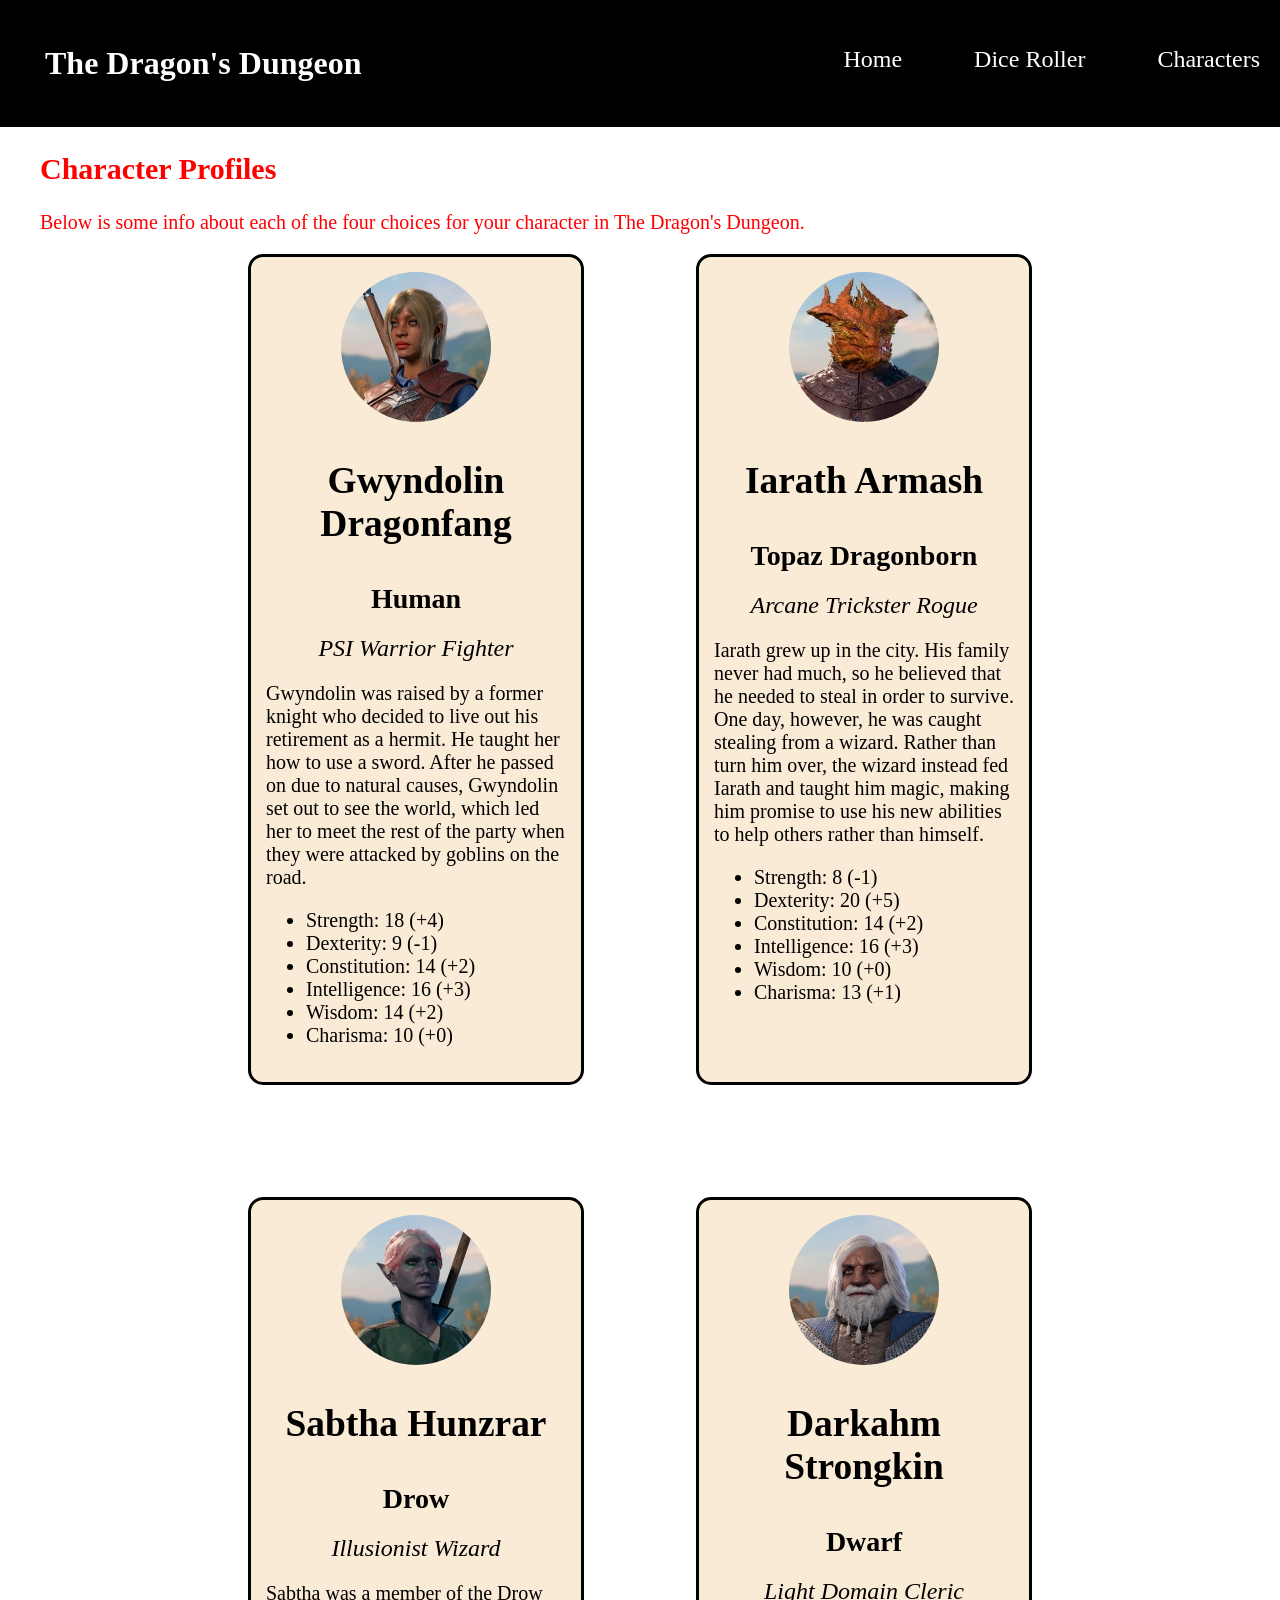
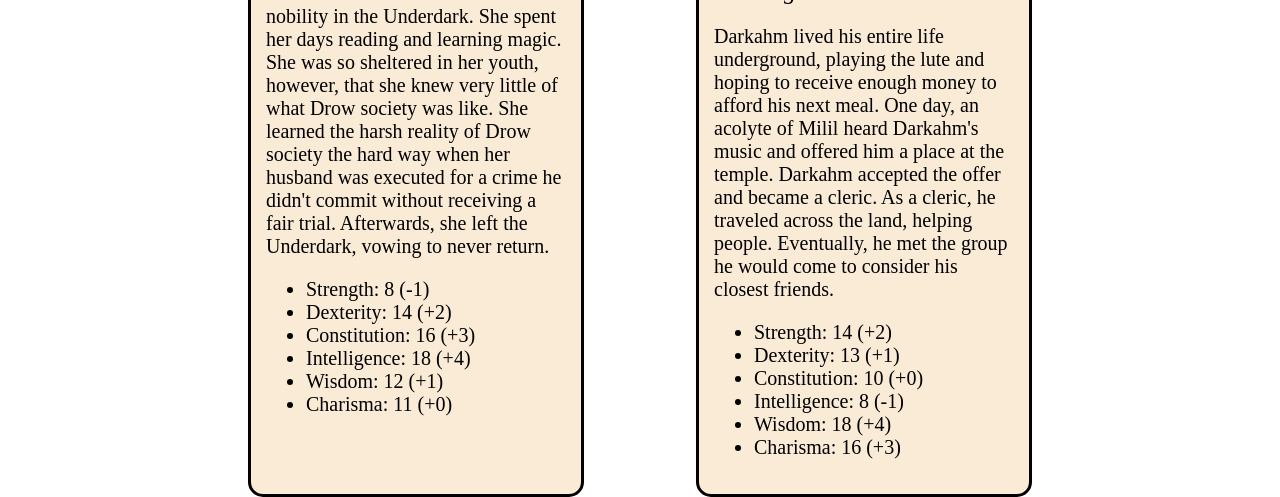
==== characters.html @ c8b69546 "turning this site into companion site for Version Control Essentials final project" ====
<!DOCTYPE html>
<html lang="en">
<head>
    <meta charset="UTF-8">
    <meta name="viewport" content="width=device-width, initial-scale=1.0">
    <title>The Dragon's Dungeon - Character Profiles</title>
    <link rel="stylesheet" href="css/styles.css">
</head>
<body>
    <header>
        <h1>The Dragon's Dungeon</h1>
        <nav>
            <ul>
                <li><a href="index.html">Home</a></li>
                <li><a href="dice.html">Dice Roller</a></li>
                <li><a href="characters.html">Characters</a></li>
            </ul>
        </nav>
    </header>
    <main>
        <h2>Character Profiles</h2>
        <p>Below is some info about each of the four choices for your character in The Dragon's Dungeon.</p>
        <div id="flex-container">
            <section class="card">
                <div class="card-photo"><img src="img/gwyndolin-dragonfang.jpg" alt="Gwyndolin Dragonfang" width="150" height="150"></div>
                <div class="name"><h3>Gwyndolin Dragonfang</h3></div>
                <div class="species">Human</div>
                <div class="class">PSI Warrior Fighter</div>
                <div class="bio">Gwyndolin was raised by a former knight who decided to live out his retirement as a hermit. He taught her how to use a sword. After he passed on due to natural causes, Gwyndolin set out to see the world, which led her to meet the rest of the party when they were attacked by goblins on the road.</div>
                <div class="stats">
                    <ul>
                        <li>Strength: 18 (+4)</li>
                        <li>Dexterity: 9 (-1)</li>
                        <li>Constitution: 14 (+2)</li>
                        <li>Intelligence: 16 (+3)</li>
                        <li>Wisdom: 14 (+2)</li>
                        <li>Charisma: 10 (+0)</li>
                    </ul>
                </div>
            </section>
            <section class="card">
                <div class="card-photo"><img src="img/iarath-armash.jpg" alt="Iarath Armash" width="150" height="150"></div>
                <div class="name"><h3>Iarath Armash</h3></div>
                <div class="species">Topaz Dragonborn</div>
                <div class="class">Arcane Trickster Rogue</div>
                <div class="bio">Iarath grew up in the city. His family never had much, so he believed that he needed to steal in order to survive. One day, however, he was caught stealing from a wizard. Rather than turn him over, the wizard instead fed Iarath and taught him magic, making him promise to use his new abilities to help others rather than himself.</div>
                <div class="stats">
                    <ul>
                        <li>Strength: 8 (-1)</li>
                        <li>Dexterity: 20 (+5)</li>
                        <li>Constitution: 14 (+2)</li>
                        <li>Intelligence: 16 (+3)</li>
                        <li>Wisdom: 10 (+0)</li>
                        <li>Charisma: 13 (+1)</li>
                    </ul>
                </div>
            </section>
            <section class="card">
                <div class="card-photo"><img src="img/sabtha-hunzrar.jpg" alt="Sabtha Hunzrar" width="150" height="150"></div>
                <div class="name"><h3>Sabtha Hunzrar</h3></div>
                <div class="species">Drow</div>
                <div class="class">Illusionist Wizard</div>
                <div class="bio">Sabtha was a member of the Drow nobility in the Underdark. She spent her days reading and learning magic. She was so sheltered in her youth, however, that she knew very little of what Drow society was like. She learned the harsh reality of Drow society the hard way when her husband was executed for a crime he didn't commit without receiving a fair trial. Afterwards, she left the Underdark, vowing to never return.</div>
                <div class="stats">
                    <ul>
                        <li>Strength: 8 (-1)</li>
                        <li>Dexterity: 14 (+2)</li>
                        <li>Constitution: 16 (+3)</li>
                        <li>Intelligence: 18 (+4)</li>
                        <li>Wisdom: 12 (+1)</li>
                        <li>Charisma: 11 (+0)</li>
                    </ul>
                </div>
            </section>
            <section class="card">
                <div class="card-photo"><img src="img/darkahm-strongkin.jpg" alt="Darkahm Strongkin" width="150" height="150"></div>
                <div class="name"><h3>Darkahm Strongkin</h3></div>
                <div class="species">Dwarf</div>
                <div class="class">Light Domain Cleric</div>
                <div class="bio">Darkahm lived his entire life underground, playing the lute and hoping to receive enough money to afford his next meal. One day, an acolyte of Milil heard Darkahm's music and offered him a place at the temple. Darkahm accepted the offer and became a cleric. As a cleric, he traveled across the land, helping people. Eventually, he met the group he would come to consider his closest friends.</div>
                <div class="stats">
                    <ul>
                        <li>Strength: 14 (+2)</li>
                        <li>Dexterity: 13 (+1)</li>
                        <li>Constitution: 10 (+0)</li>
                        <li>Intelligence: 8 (-1)</li>
                        <li>Wisdom: 18 (+4)</li>
                        <li>Charisma: 16 (+3)</li>
                    </ul>
                </div>
            </section>
        </div>
    </main>
</body>
</html>
---- css/styles.css ----
header{
    background-color: black;
    color: white;
    display: flex;
    justify-content: space-between;
}
body{
    color: red;
    margin: 0;
    padding: 0;
    font-family: 'Times New Roman', Times, serif;
}
h1{
    margin: 15px;
    padding: 30px;
}
main{
    max-width: 1200px;
    margin: auto;
    font-size: 20px;
}
nav ul{
    display: flex;
    justify-content: space-evenly;
    gap: 2rem;
    list-style: none;
}
nav a{
    display: block;
    padding: 20px;
    text-decoration: none;
    color: white;
    font-size: 1.5em;
    margin-top: 10px;
    border-radius: 20px;
}
nav a:hover{
    background-color: white;
    color: red;
}
#flex-container{
    display: flex;
    flex-wrap: wrap;
    justify-content: center;
    gap: 7rem;
}
.card{
    max-width: 300px;
    background-color: antiquewhite;
    padding: 15px;
    border-radius: 15px;
    border-style: solid;
    color: black;
}
.card-photo{
    width: 150px;
    height: 150px;
    margin-left: auto;
    margin-right: auto;
}
.card-photo img{
    width: 150px;
    height: 150px;
    border-radius: 50%;
}
.name, .species, .class{
    text-align: center;
}
.name{
    font-size: 2rem;
}
.species{
    font-size: 1.75rem;
    margin-bottom: 20px;
    font-weight: 600;
}
.class{
    font-size: 1.5rem;
    margin-bottom: 20px;
    font-style: italic;
}
#D20, #D8{
    margin: auto;
    width: 400px;
    height: 400px;
    display: flex;
    justify-content: center;
    align-items: center;
    margin-top: 50px;
}
#D20-result, #D8-result{
    text-align: center;
    font-size: 4rem;
    color: grey;
}
#D20{
    background-image: url(../img/d20.png);
}
#D8{
    background-image: url(../img/d8.jpg);
}
button{
    margin: 25px;
}
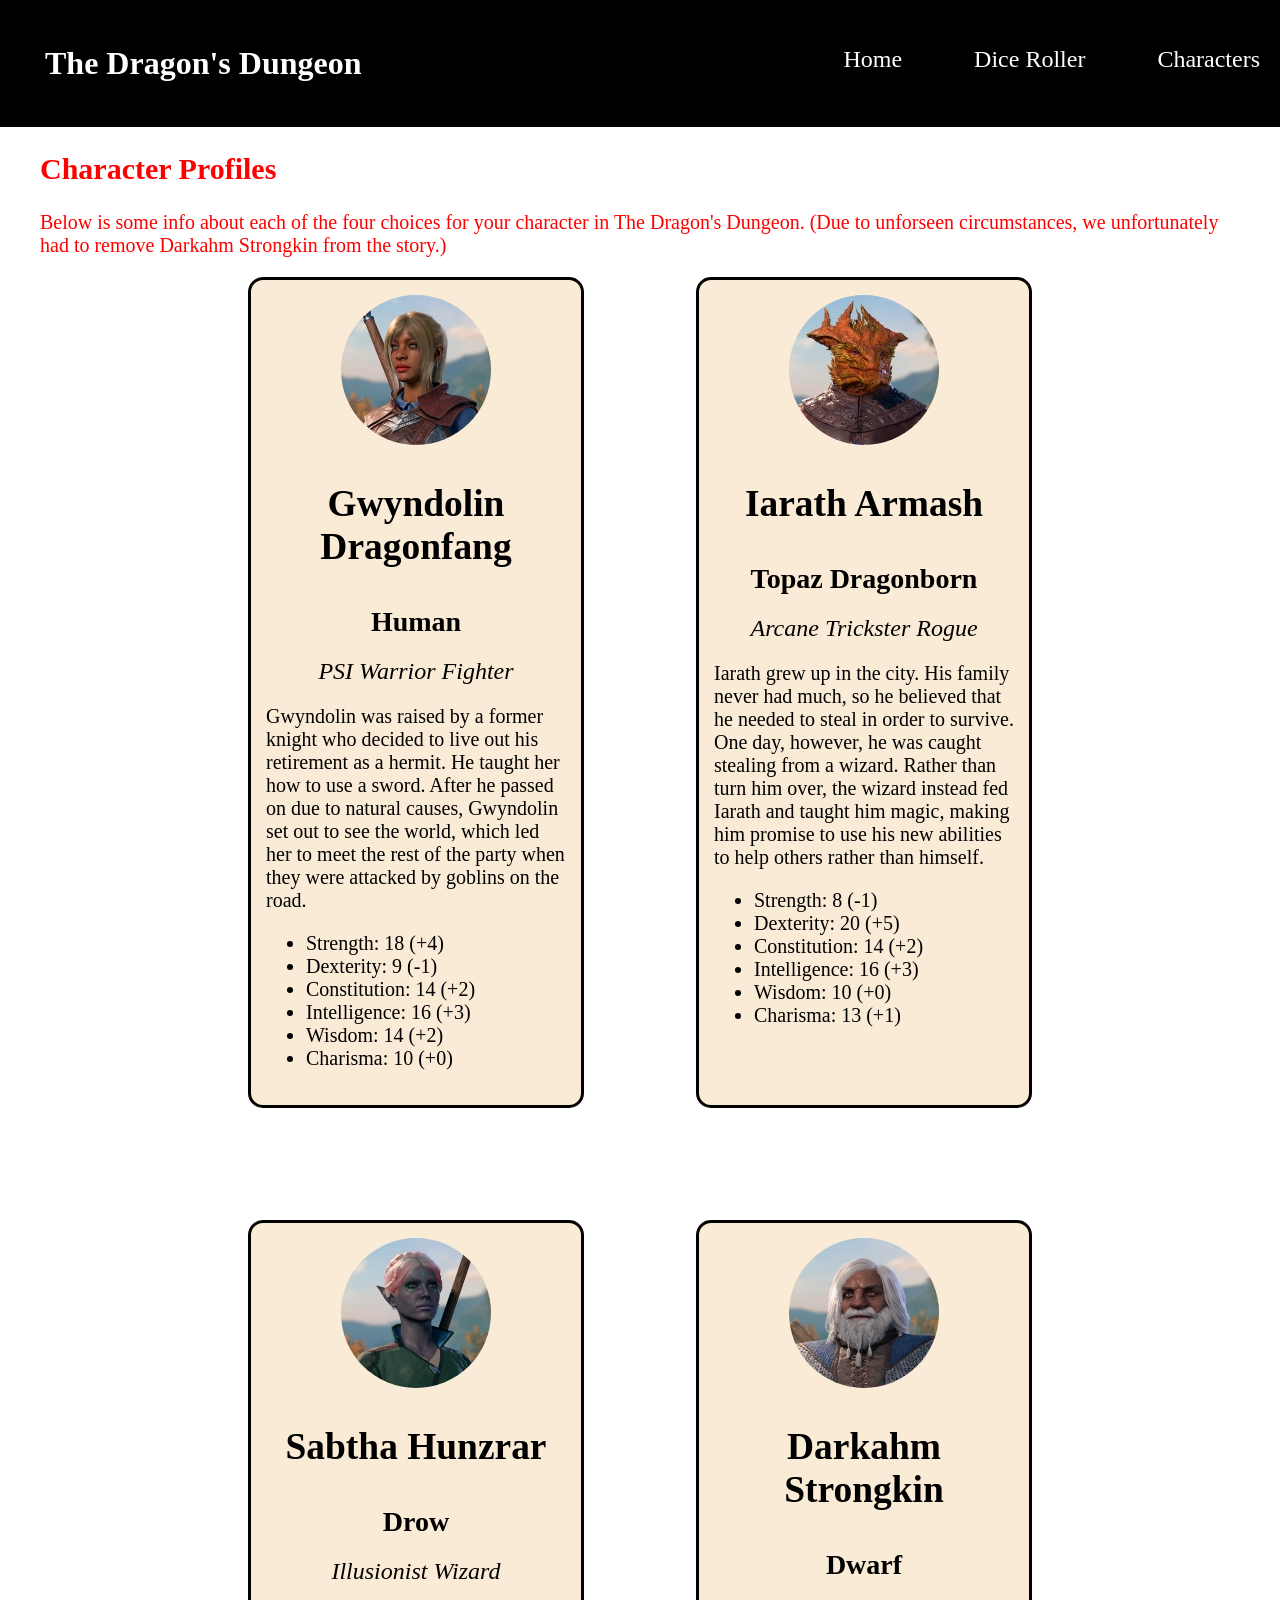
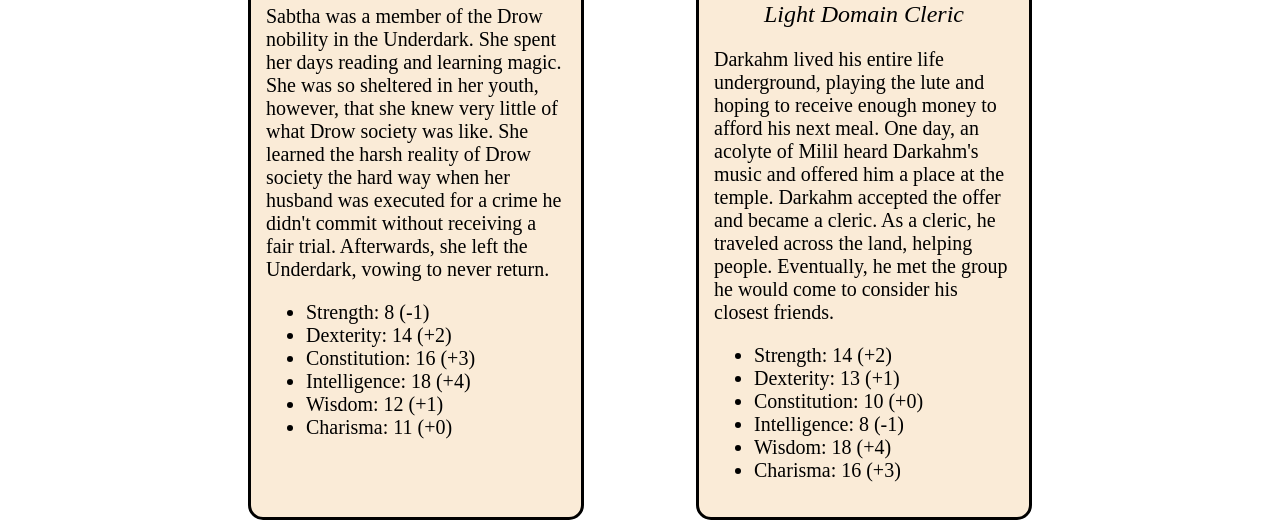
==== commit f8069d91: "added message regarding absence of Darkahm Strongkin from The Dragon's Dungeon" ====
--- a/characters.html
+++ b/characters.html
@@ -19,7 +19,7 @@
     </header>
     <main>
         <h2>Character Profiles</h2>
-        <p>Below is some info about each of the four choices for your character in The Dragon's Dungeon.</p>
+        <p>Below is some info about each of the four choices for your character in The Dragon's Dungeon. (Due to unforseen circumstances, we unfortunately had to remove Darkahm Strongkin from the story.)</p>
         <div id="flex-container">
             <section class="card">
                 <div class="card-photo"><img src="img/gwyndolin-dragonfang.jpg" alt="Gwyndolin Dragonfang" width="150" height="150"></div>
